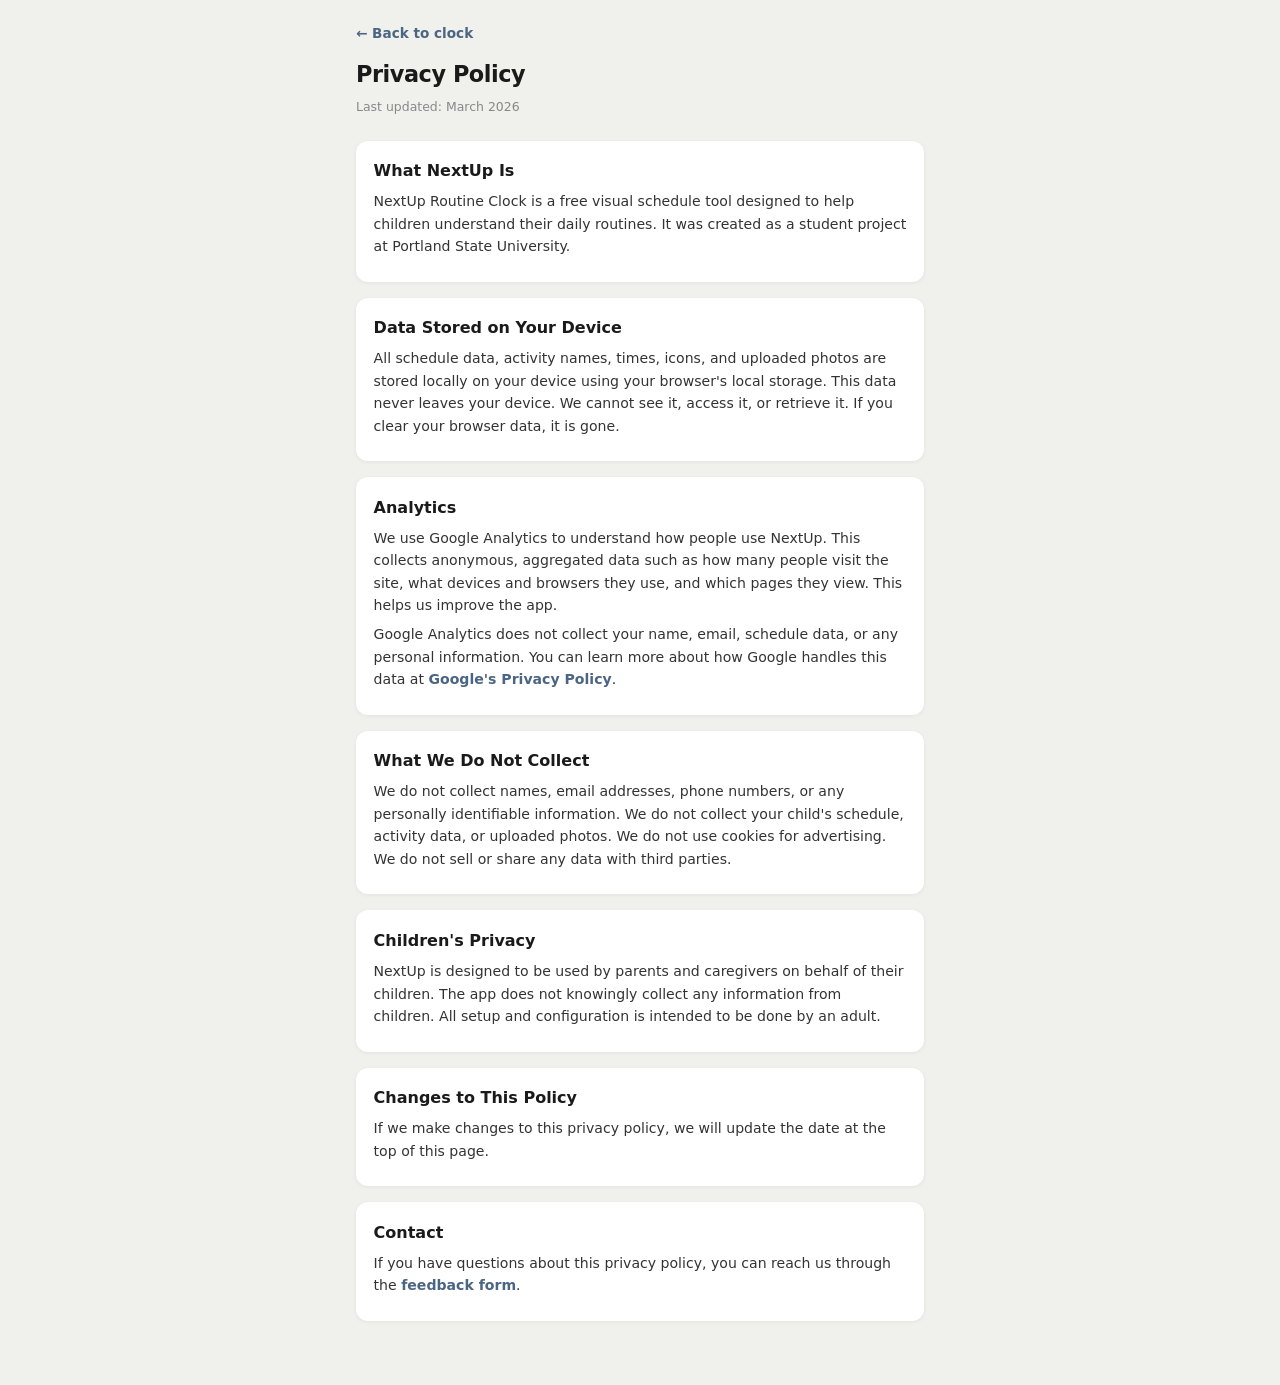
==== privacy.html @ 27a85141 "Create privacy.html" ====
<!DOCTYPE html>
<html lang="en">
<head>
  <meta charset="UTF-8" />
  <meta name="viewport" content="width=device-width, initial-scale=1.0" />
  <title>NextUp Routine Clock - Privacy Policy</title>
  <style>
    *, *::before, *::after { box-sizing: border-box; margin: 0; padding: 0; }
    body {
      font-family: "Segoe UI", system-ui, -apple-system, sans-serif;
      background: #f0f0ec;
      color: #1a1a1a;
      padding: 0;
      line-height: 1.6;
    }
    .policy-shell {
      max-width: 600px;
      margin: 0 auto;
      padding: 1.25rem 1rem 3rem;
    }
    .back-link {
      display: inline-flex;
      align-items: center;
      gap: 0.3rem;
      font-size: 0.85rem;
      color: #4b6584;
      text-decoration: none;
      font-weight: 600;
      margin-bottom: 0.75rem;
    }
    .back-link:hover { color: #2c3e50; }
    h1 {
      font-size: 1.4rem;
      font-weight: 700;
      letter-spacing: -0.02em;
      margin-bottom: 0.25rem;
    }
    .last-updated {
      font-size: 0.78rem;
      color: #888;
      margin-bottom: 1.5rem;
    }
    .section {
      background: #fff;
      border-radius: 12px;
      padding: 1.1rem;
      margin-bottom: 1rem;
      box-shadow: 0 1px 4px rgba(0, 0, 0, 0.06);
    }
    .section h2 {
      font-size: 1rem;
      font-weight: 700;
      margin-bottom: 0.4rem;
    }
    .section p {
      font-size: 0.88rem;
      color: #333;
      margin-bottom: 0.4rem;
    }
    .contact-link {
      color: #4b6584;
      text-decoration: none;
      font-weight: 600;
    }
    .contact-link:hover { color: #2c3e50; }
  </style>
</head>
<body>
  <div class="policy-shell">
    <a href="./index.html" class="back-link">&larr; Back to clock</a>

    <h1>Privacy Policy</h1>
    <p class="last-updated">Last updated: March 2026</p>

    <div class="section">
      <h2>What NextUp Is</h2>
      <p>NextUp Routine Clock is a free visual schedule tool designed to help children understand their daily routines. It was created as a student project at Portland State University.</p>
    </div>

    <div class="section">
      <h2>Data Stored on Your Device</h2>
      <p>All schedule data, activity names, times, icons, and uploaded photos are stored locally on your device using your browser's local storage. This data never leaves your device. We cannot see it, access it, or retrieve it. If you clear your browser data, it is gone.</p>
    </div>

    <div class="section">
      <h2>Analytics</h2>
      <p>We use Google Analytics to understand how people use NextUp. This collects anonymous, aggregated data such as how many people visit the site, what devices and browsers they use, and which pages they view. This helps us improve the app.</p>
      <p>Google Analytics does not collect your name, email, schedule data, or any personal information. You can learn more about how Google handles this data at <a class="contact-link" href="https://policies.google.com/privacy" target="_blank">Google's Privacy Policy</a>.</p>
    </div>

    <div class="section">
      <h2>What We Do Not Collect</h2>
      <p>We do not collect names, email addresses, phone numbers, or any personally identifiable information. We do not collect your child's schedule, activity data, or uploaded photos. We do not use cookies for advertising. We do not sell or share any data with third parties.</p>
    </div>

    <div class="section">
      <h2>Children's Privacy</h2>
      <p>NextUp is designed to be used by parents and caregivers on behalf of their children. The app does not knowingly collect any information from children. All setup and configuration is intended to be done by an adult.</p>
    </div>

    <div class="section">
      <h2>Changes to This Policy</h2>
      <p>If we make changes to this privacy policy, we will update the date at the top of this page.</p>
    </div>

    <div class="section">
      <h2>Contact</h2>
      <p>If you have questions about this privacy policy, you can reach us through the <a class="contact-link" href="https://docs.google.com/forms/d/e/1FAIpQLSdBZ_mIHng_bV12cy0BpQKiRwdXhWgwqj-NNfIWHjNPHFuXQA/viewform?usp=publish-editor" target="_blank">feedback form</a>.</p>
    </div>
  </div>
</body>
</html>
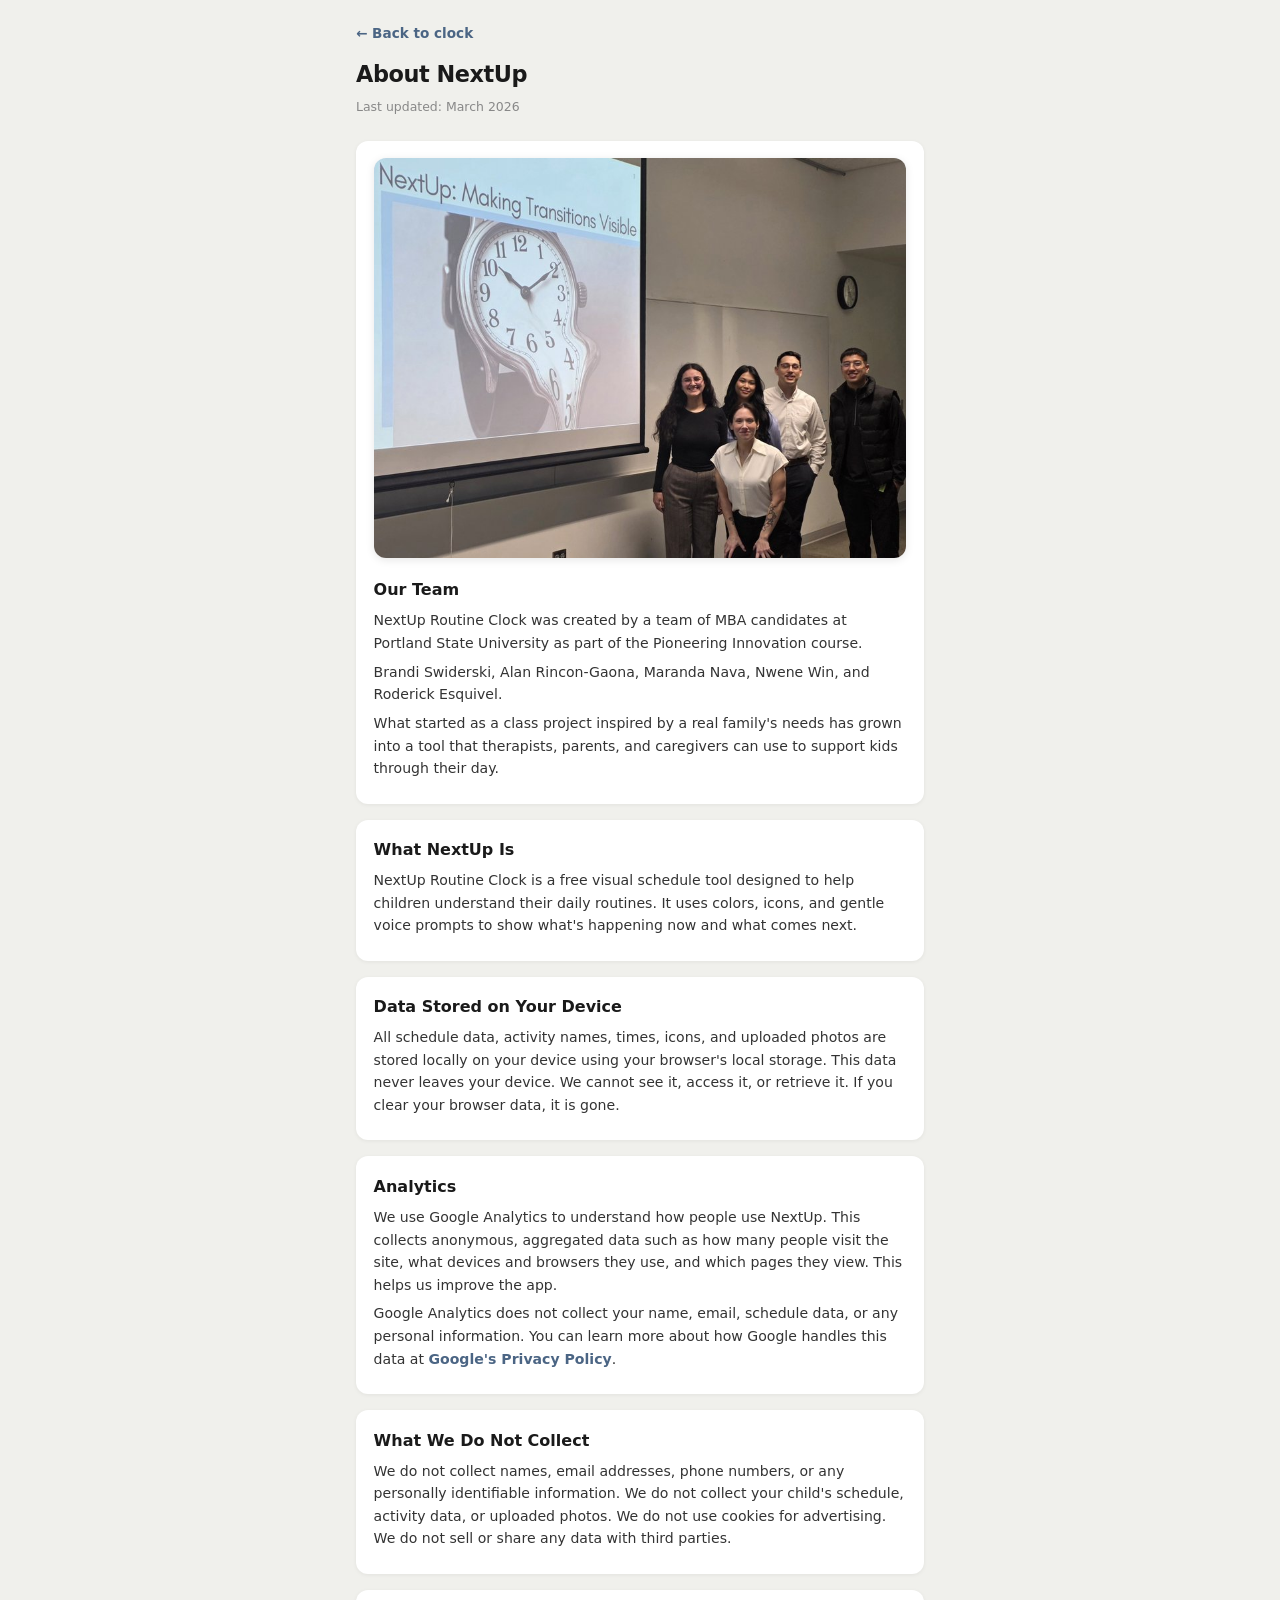
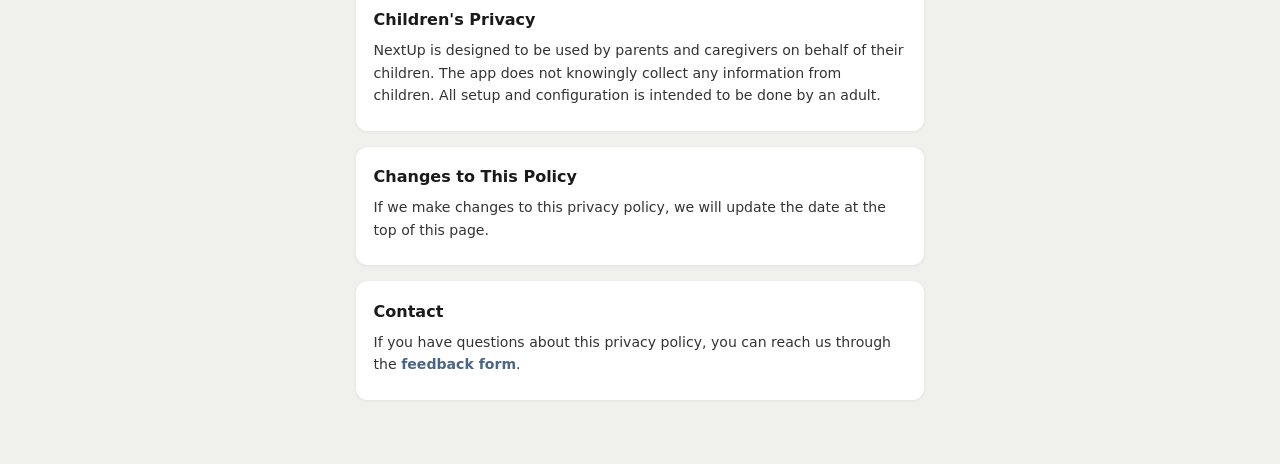
==== commit 6918a269: "Update privacy.html" ====
--- a/privacy.html
+++ b/privacy.html
@@ -3,7 +3,7 @@
 <head>
   <meta charset="UTF-8" />
   <meta name="viewport" content="width=device-width, initial-scale=1.0" />
-  <title>NextUp Routine Clock - Privacy Policy</title>
+  <title>NextUp Routine Clock - About &amp; Privacy</title>
   <style>
     *, *::before, *::after { box-sizing: border-box; margin: 0; padding: 0; }
     body {
@@ -47,6 +47,12 @@
       margin-bottom: 1rem;
       box-shadow: 0 1px 4px rgba(0, 0, 0, 0.06);
     }
+    .team-photo {
+      width: 100%;
+      border-radius: 12px;
+      margin-bottom: 0.75rem;
+      box-shadow: 0 2px 8px rgba(0, 0, 0, 0.1);
+    }
     .section h2 {
       font-size: 1rem;
       font-weight: 700;
@@ -69,12 +75,20 @@
   <div class="policy-shell">
     <a href="./index.html" class="back-link">&larr; Back to clock</a>
 
-    <h1>Privacy Policy</h1>
+    <h1>About NextUp</h1>
     <p class="last-updated">Last updated: March 2026</p>
 
     <div class="section">
+      <img src="team.jpg" alt="The NextUp team presenting at Portland State University" class="team-photo" />
+      <h2>Our Team</h2>
+      <p>NextUp Routine Clock was created by a team of MBA candidates at Portland State University as part of the Pioneering Innovation course.</p>
+      <p>Brandi Swiderski, Alan Rincon-Gaona, Maranda Nava, Nwene Win, and Roderick Esquivel.</p>
+      <p>What started as a class project inspired by a real family's needs has grown into a tool that therapists, parents, and caregivers can use to support kids through their day.</p>
+    </div>
+
+    <div class="section">
       <h2>What NextUp Is</h2>
-      <p>NextUp Routine Clock is a free visual schedule tool designed to help children understand their daily routines. It was created as a student project at Portland State University.</p>
+      <p>NextUp Routine Clock is a free visual schedule tool designed to help children understand their daily routines. It uses colors, icons, and gentle voice prompts to show what's happening now and what comes next.</p>
     </div>
 
     <div class="section">
